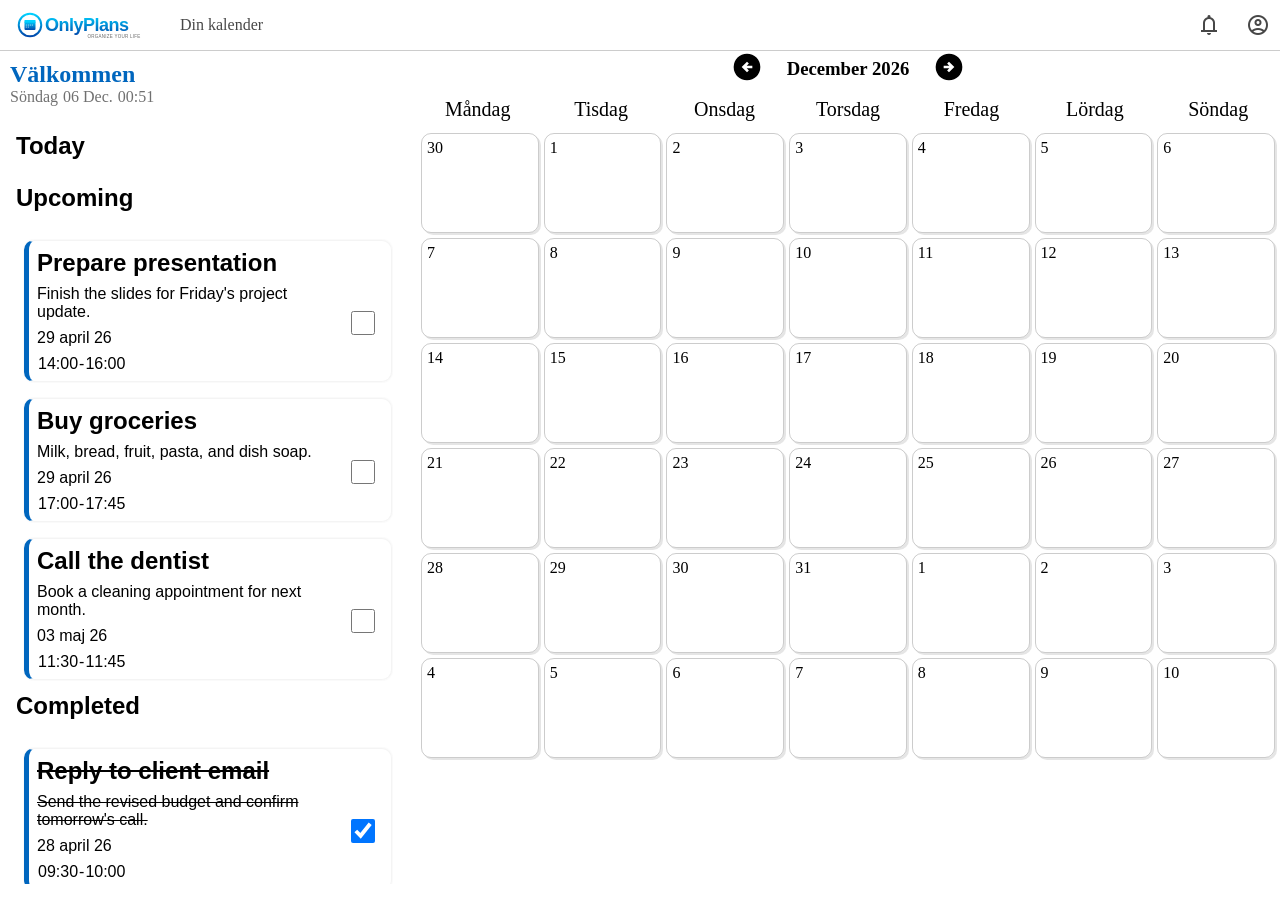
==== index.html @ 62cf5634 "Merge branch 'calendarView'" ====
<!DOCTYPE html>
<html lang="en">

<head>
	<meta charset="UTF-8">
	<meta name="viewport" content="width=, initial-scale=1.0">
	<link rel="icon" href="assets/favicon.ico">
	<link rel="stylesheet" href="style/main.css">
	<link rel="stylesheet" href="style/header.css">
	<link rel="stylesheet" href="style/todo.css">
	<link rel="stylesheet" href="style/welcomeMessage.css">
	<link rel="stylesheet" href="style/navbar.css">
	<script type="module" src="script/main.js"></script>
	<link rel="stylesheet" href="style/calendar.css">
	<script type="module" src="script/main.js" defer></script>
	<title>OnlyPlans</title>
	<link rel="stylesheet" href="https://fonts.googleapis.com/css2?family=Material+Symbols+Outlined" />
</head>

<body>
	<header class="header">
		<img src="assets/logo.svg" alt="logo" class="logo">
		<nav class="navbar">
			<div class="nav-side">
				<span class="nav-item">Din kalender</span>
			</div>
			<div class="nav-side hide-mobile show-desktop" id="nav-right-desktop">
				<a href="">
					<span class="material-symbols-outlined nav-item">notifications</span>
				</a>
				<a href="">
					<span class="material-symbols-outlined nav-item">account_circle</span>
				</a>
			</div>
			<div class="nav-side burger-div" id="nav-right-desktop">
				<a href="">
					<span class="material-symbols-outlined nav-item">menu</span>
				</a>
			</div>
		</nav>
	</header>
	<div class="main-wrapper">

		<!-- Hide aside in mobile view -->
		<aside class="aside">
			<section class="welcome-section">
				<h2 class="welcome-title">Välkommen</h2>
				<div class="welcome-info">
					<p class="welcome-info-text capitalize" id="welcome-day">veckodag</p>
					<p class="welcome-info-text capitalize" id="welcome-date">månad datum</p>
					<p class="welcome-info-text" id="welcome-time">tid</p>
				</div>
			</section>
			<div class="todo-wrapper">
				<h1>Today</h1>
				<section class="todo-section-today"></section>
				<h2>Upcoming</h2>
				<section class="todo-section-upcoming"></section>
				<h2>Completed</h2>
				<section class="todo-section-completed"></section>
			</div>
		</aside>

		<!-- <aside class="todo-sidebar ">
		</aside> -->

		<main>
			<section class="calendar-section"></section>
			<section class="calendar-section">
				<div class="calendar-month-part">
					<button id="decrease-month"><img class="arrows" src="/assets/MaterialSymbolsArrowCircleLeft.svg"
							alt="left arrow icon"></button>
					<h3 class="calendar-month-year" id="calendar-month-year">Month - year</h3>
					<button id="increase-month"><img class="arrows" src="/assets/MaterialSymbolsArrowCircleRight.svg"
							alt="right arrow icon"></button>
				</div>
				<div class="calendar-div">
					<section class="calendar-days">
						<p class="calendar-day">Måndag</p>
						<p class="calendar-day">Tisdag</p>
						<p class="calendar-day">Onsdag</p>
						<p class="calendar-day">Torsdag</p>
						<p class="calendar-day">Fredag</p>
						<p class="calendar-day">Lördag</p>
						<p class="calendar-day">Söndag</p>
					</section>
					<section id="calendar-container" class="calendar-container"> </section>
				</div>
			</section>

			<!-- Hide nav in desktop view -->
			<nav class="mobile-navbar">
				<button>
					<span class="calendar-icon"><a href="/index.html"></a></span>
				</button>
				<button>
					<span class="todos-icon"><a href="/mobile-todos.html"></a></span>
				</button>
			</nav>
		</main>
	</div>


	<!-- Hide nav in desktop view -->
	<nav class="mobile-navbar">
		<button class="nav-btn-calendar">
			<span class="material-symbols-outlined calendar-icon active">
				calendar_month
			</span> </button>
		<button class="nav-btn-todo">
			<span class="material-symbols-outlined todo-icon">
				assignment
			</span> </button>
	</nav>
</body>

</html>
---- style/main.css ----
* {
	margin: 0;
	padding: 0;
	box-sizing: border-box;

}

:root {
	--primary-color: #0066be;
	--secondary-color: #E3F2FD;
	--base-color: #F0F4F8;
	--neutral-color: #64748B;

	--primary-font: "Manrope", sans-serif;
}

body {
	height: 100vh;
	display: flex;
	flex-direction: column;
}

.main-wrapper {
	display: flex;
	flex: 1 1 0;
	min-height: 0;
}

.aside {
	display: flex;
	flex-direction: column;
	max-height: 100%;
}

@media(max-width: 767px) {
	.aside {
		width: 100%;
	}
}

img {
	background: none;
	border: none;
	cursor: pointer;
}

button {
	background: none;
	border: none;
}


.arrows {
	height: 2rem;
	width: 2rem;
}

.calendar {
	display: grid;
	grid-template-columns: repeat(7, 1fr);
	gap: 1rem;
	margin: 0 1rem;
}
.card {
	height: 200px;
	width: inherit;
	border: 1px solid #000;
}
---- style/header.css ----
.header {
	border-bottom: 1px solid rgba(0, 0, 0, 0.2);
	height: fit-content;
	display: flex;
	width: 100%;
	min-width: 375px;
}

.logo {
	max-height: 50px;
	margin: 0 10px;
}

.navbar {
	flex-grow: 1;
	display: flex;
	align-items: center;
	justify-content: space-between;
}

.nav-side {
	display: flex;
	gap: 5px;
}

.hide-mobile {
	display: none;
}

.nav-item {
	height: fit-content;
	width: fit-content;
	padding: 10px;
	color: rgba(0, 0, 0, 0.72);
	user-select: none;
}

@media (min-width: 768px) {
	.show-desktop {
		display: flex;
	}

	.burger-div {
		display: none;
	}
}

@media(max-width: 768px) {
	.header .logo {
		width: 80px;
		content: url("../assets/logo-compact.svg");
	}
}
---- style/todo.css ----
.todo-wrapper {
	height: 100%;
	margin: 1rem;
	width: clamp(250px, 35vw, 30vw);
	overflow-y: scroll;

}

.todo-wrapper h1,
.todo-wrapper h2 {
	font-family: var(--primary-font);
	width: 80%;
}

.todo-wrapper .header-date {
	text-transform: capitalize;
	font-family: var(--primary-font)
}

.todo-section-today,
.todo-section-upcoming,
.todo-section-completed {
	display: flex;
	justify-content: center;
	flex-direction: column;
	flex: 0;
	margin-top: 1rem;
	padding: 0.25rem 0.5rem;
	border-radius: 10px;
}

.todo-card {
	font-family: var(--primary-font);
	border-left: solid 5px var(--primary-color) !important;
	border: solid 1px rgba(106, 106, 106, 0.07);
	border-radius: 10px;

	box-shadow: 0 0 1px 1px rgba(106, 106, 106, 0.033);

	padding: 0.5rem 0.5rem;
	margin: 0.5rem 0;

	position: relative;
}

.todo-card p {
	margin: 0.5rem 0;
	;
}

.todo-card .todo-description {
	width: 80%;
}

.todo-card .todo-time-box {
	display: flex;
}

.todo-card .todo-time-box p {
	margin: 0 1px
}

.todo-card .todo-check {
	position: absolute;
	right: 1rem;
	top: 50%;
	width: 1.5rem;
	height: 1.5rem;
}

@media(max-width: 767px) {
	.todo-wrapper {
		display: none;
		width: 100%;
		margin: 0;
		margin-bottom: 1rem;
		padding: 0.5rem;
	}

}
---- style/welcomeMessage.css ----
.welcome-section {
    width: fit-content;
    padding: 5px;
    margin: 5px;
}

.welcome-info {
    display: flex;
    gap: 5px;
}

.welcome-title {
    color: var(--primary-color);
    font-weight: 600;
}

.welcome-info-text {
    color: rgba(0, 0, 0, 0.56);
    font-weight: 400;
}

.capitalize {
    text-transform: capitalize;
}
---- style/navbar.css ----
.mobile-navbar {
	position: absolute;
	bottom: 0;
	display: flex;
	width: 100%;
	height: 4rem;
	border-top: 1px solid rgba(0, 0, 0, 0.208);
}

.mobile-navbar .nav-btn-calendar,
.mobile-navbar .nav-btn-todo {
	width: 50%;
	height: 100%;
	background-color: var(--secondary-color);
	border: none;
}

.todo-icon,
.calendar-icon {
	color: var(--neutral-color);
}

.todo-icon.active,
.calendar-icon.active {
	color: var(--primary-color);
}

@media(min-width: 768px) {
	.mobile-navbar {
		display: none;
	}
}
---- style/calendar.css ----
.calendar-section {
    max-width: 1000px;
    min-width: 375px;
    display: flex;
    flex-direction: column;
    margin: 0 auto;
}

.calendar-div {
    display: grid;
    flex-direction: column;
}

.calendar-days {
    display: flex;
    gap: 10px;
    justify-content: space-between;
    padding: 10px 5px 0 5px;
    width: 100%;
}

.calendar-day {
    width: calc((100% / 7) - calc(30px / 7));
    padding: 2px;
    text-align: center;
    font-size: 12px;
}

.calendar-container {
    width: 100%;
    display: flex;
    flex-wrap: wrap;
    justify-content: center;
    gap: 5px;
    padding: 10px 5px;
}

.calendar-card {
    flex: 0 0 calc((100% / 7) - calc(30px / 7));
    border: 1px solid rgba(0, 0, 0, 0.2);
    box-shadow: 2px 2px rgba(0, 0, 0, 0.1);
    border-radius: 10px;
    padding: 5px;
    aspect-ratio: 1;
    width: calc((100% / 7) - calc(30px / 7));
    max-height: 100px;
    font-size: 12px;
}

.calendar-card:hover {
    background: rgb(240, 240, 240);
}

.calendar-month-part {
    display: flex;
    align-items: center;
    justify-content: center;
    gap: 10px;
    width: 100%;
}

.calendar-month-year {
    text-transform: capitalize;
    width: 150px;
    text-align: center;
}

@media (min-width: 767px) {
    .calendar-day {
        font-size: 20px;
    }
    
    .calendar-card {
        font-size: 16px;
    }
}
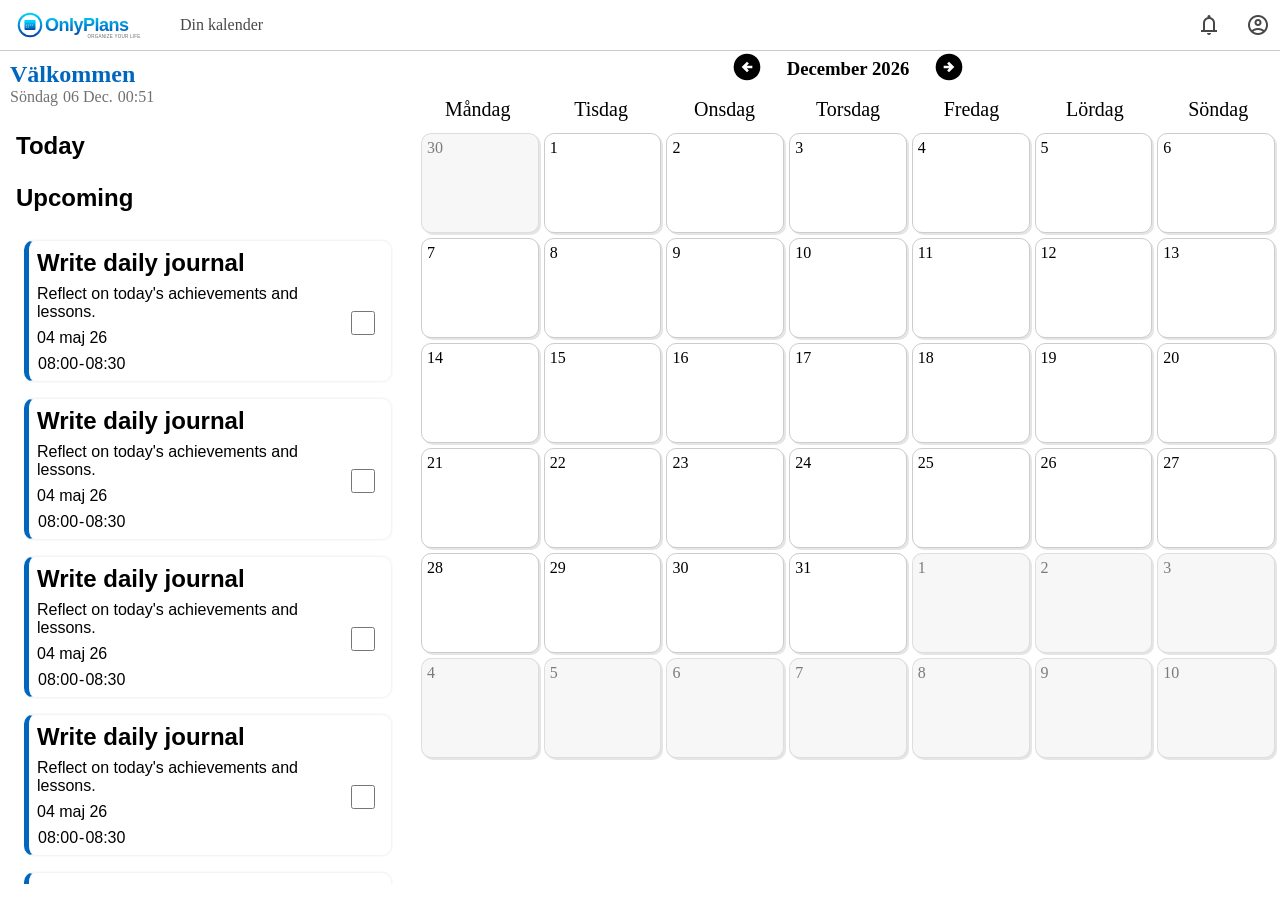
==== commit 0b12d0d4: "remove duplicate nav" ====
--- a/index.html
+++ b/index.html
@@ -65,7 +65,6 @@
 		</aside> -->
 
 		<main>
-			<section class="calendar-section"></section>
 			<section class="calendar-section">
 				<div class="calendar-month-part">
 					<button id="decrease-month"><img class="arrows" src="/assets/MaterialSymbolsArrowCircleLeft.svg"
@@ -87,16 +86,6 @@
 					<section id="calendar-container" class="calendar-container"> </section>
 				</div>
 			</section>
-
-			<!-- Hide nav in desktop view -->
-			<nav class="mobile-navbar">
-				<button>
-					<span class="calendar-icon"><a href="/index.html"></a></span>
-				</button>
-				<button>
-					<span class="todos-icon"><a href="/mobile-todos.html"></a></span>
-				</button>
-			</nav>
 		</main>
 	</div>
 
--- a/style/main.css
+++ b/style/main.css
@@ -12,6 +12,12 @@
 	--neutral-color: #64748B;
 
 	--primary-font: "Manrope", sans-serif;
+	--text-color-primary: rgba(0, 0, 0, 0.72);
+	--text-color-primary: rgba(0, 0, 0, 0.56);
+	--text-color-faded: rgba(0, 0, 0, 0.5);
+
+	--border-color-primary: rgb(0, 0, 0);
+	--border-color-faded: rgba(0, 0, 0, 0.1);
 }
 
 body {
@@ -47,22 +53,4 @@
 button {
 	background: none;
 	border: none;
-}
-
-
-.arrows {
-	height: 2rem;
-	width: 2rem;
-}
-
-.calendar {
-	display: grid;
-	grid-template-columns: repeat(7, 1fr);
-	gap: 1rem;
-	margin: 0 1rem;
-}
-.card {
-	height: 200px;
-	width: inherit;
-	border: 1px solid #000;
 }
--- a/style/calendar.css
+++ b/style/calendar.css
@@ -1,76 +1,103 @@
 .calendar-section {
-    max-width: 1000px;
-    min-width: 375px;
-    display: flex;
-    flex-direction: column;
-    margin: 0 auto;
+	max-width: 1000px;
+	min-width: 375px;
+	display: flex;
+	flex-direction: column;
+	margin: 0 auto;
 }
 
 .calendar-div {
-    display: grid;
-    flex-direction: column;
+	display: grid;
+	flex-direction: column;
 }
 
 .calendar-days {
-    display: flex;
-    gap: 10px;
-    justify-content: space-between;
-    padding: 10px 5px 0 5px;
-    width: 100%;
+	display: flex;
+	gap: 10px;
+	justify-content: space-between;
+	padding: 10px 5px 0 5px;
+	width: 100%;
 }
 
 .calendar-day {
-    width: calc((100% / 7) - calc(30px / 7));
-    padding: 2px;
-    text-align: center;
-    font-size: 12px;
+	width: calc((100% / 7) - calc(30px / 7));
+	padding: 2px;
+	text-align: center;
+	font-size: 20px;
+	text-transform: capitalize;
 }
 
 .calendar-container {
-    width: 100%;
-    display: flex;
-    flex-wrap: wrap;
-    justify-content: center;
-    gap: 5px;
-    padding: 10px 5px;
+	width: 100%;
+	display: flex;
+	flex-wrap: wrap;
+	justify-content: center;
+	gap: 5px;
+	padding: 10px 5px;
 }
 
 .calendar-card {
-    flex: 0 0 calc((100% / 7) - calc(30px / 7));
-    border: 1px solid rgba(0, 0, 0, 0.2);
-    box-shadow: 2px 2px rgba(0, 0, 0, 0.1);
-    border-radius: 10px;
-    padding: 5px;
-    aspect-ratio: 1;
-    width: calc((100% / 7) - calc(30px / 7));
-    max-height: 100px;
-    font-size: 12px;
+	display: flex;
+	flex-direction: column;
+	justify-content: space-between;
+
+	flex: 0 0 calc((100% / 7) - calc(30px / 7));
+	border: 1px solid rgba(0, 0, 0, 0.2);
+	box-shadow: 2px 2px rgba(0, 0, 0, 0.1);
+	border-radius: 10px;
+	padding: 5px;
+	aspect-ratio: 1;
+	width: calc((100% / 7) - calc(30px / 7));
+	max-height: 100px;
+	font-size: 12px;
+}
+
+.calendar-dot-box {
+	display: flex;
+	gap: 2px;
+}
+
+.calendar-dot-box p {
+	font-size: clamp(10px, 12px, 1rem);
+	color: var(--primary-color);
+	margin-left: 0.2rem;
+}
+
+.calendar-dot {
+	width: 5px;
+	height: 5px;
+	border-radius: 50%;
+	background-color: var(--primary-color);
+
+	align-self: center;
+}
+
+.shaded-card {
+	border-color: rgba(0, 0, 0, 0.1);
+	color: rgba(0, 0, 0, 0.5);
+	background-color: rgb(247, 247, 247);
 }
 
 .calendar-card:hover {
-    background: rgb(240, 240, 240);
+	background: rgb(240, 240, 240);
 }
 
 .calendar-month-part {
-    display: flex;
-    align-items: center;
-    justify-content: center;
-    gap: 10px;
-    width: 100%;
+	display: flex;
+	align-items: center;
+	justify-content: center;
+	gap: 10px;
+	width: 100%;
 }
 
 .calendar-month-year {
-    text-transform: capitalize;
-    width: 150px;
-    text-align: center;
+	text-transform: capitalize;
+	width: 150px;
+	text-align: center;
 }
 
 @media (min-width: 767px) {
-    .calendar-day {
-        font-size: 20px;
-    }
-    
-    .calendar-card {
-        font-size: 16px;
-    }
+	.calendar-card {
+		font-size: 16px;
+	}
 }
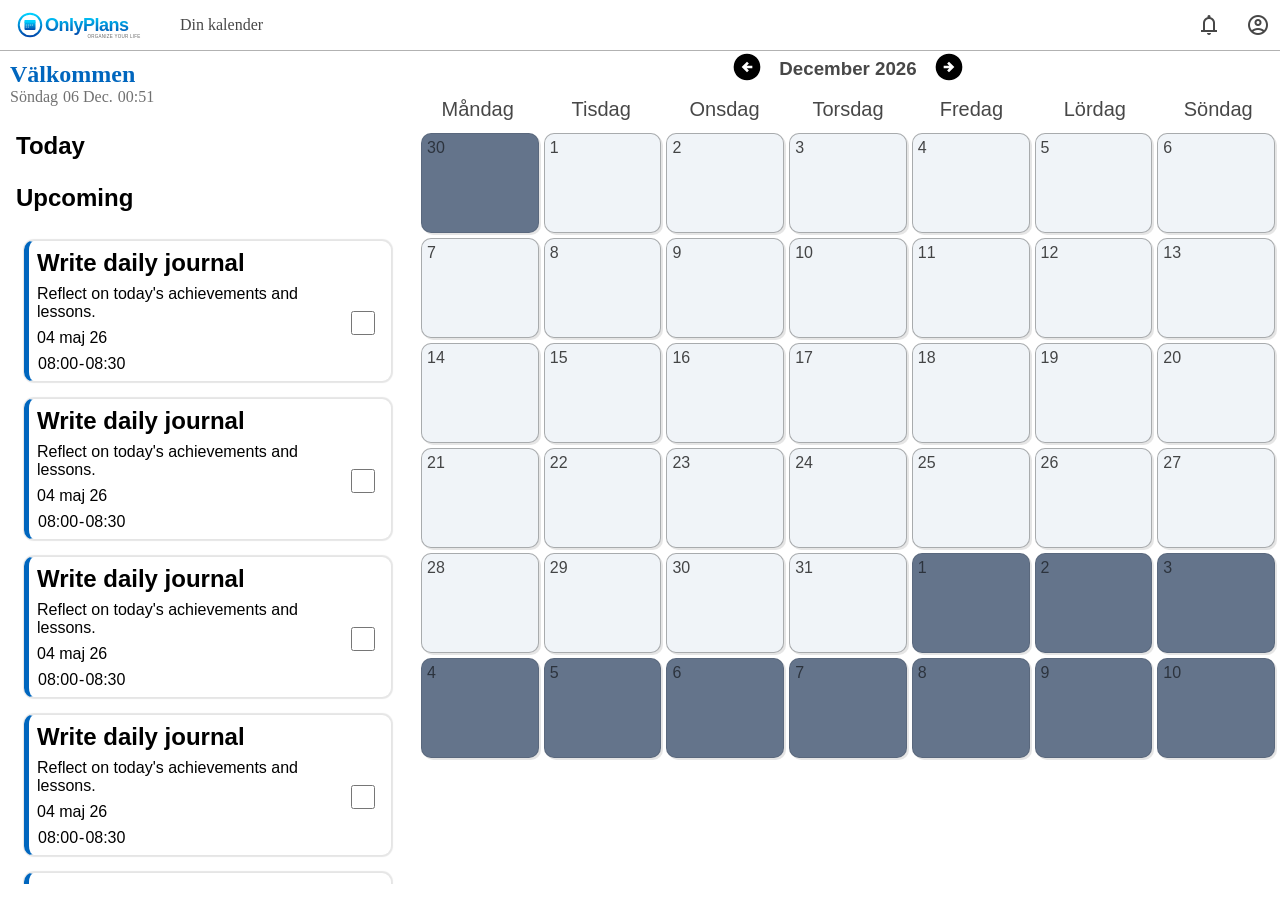
==== commit 0ff713a9: "formatting" ====
--- a/index.html
+++ b/index.html
@@ -95,11 +95,13 @@
 		<button class="nav-btn-calendar">
 			<span class="material-symbols-outlined calendar-icon active">
 				calendar_month
-			</span> </button>
+			</span>
+		</button>
 		<button class="nav-btn-todo">
 			<span class="material-symbols-outlined todo-icon">
 				assignment
-			</span> </button>
+			</span>
+		</button>
 	</nav>
 </body>
 
--- a/style/main.css
+++ b/style/main.css
@@ -13,10 +13,10 @@
 
 	--primary-font: "Manrope", sans-serif;
 	--text-color-primary: rgba(0, 0, 0, 0.72);
-	--text-color-primary: rgba(0, 0, 0, 0.56);
-	--text-color-faded: rgba(0, 0, 0, 0.5);
+	--text-color-secondary: rgba(0, 0, 0, 0.56);
+	--text-color-faded: rgba(0, 0, 0, 0.4);
 
-	--border-color-primary: rgb(0, 0, 0);
+	--border-color-primary: rgba(0, 0, 0, 0.3);
 	--border-color-faded: rgba(0, 0, 0, 0.1);
 }
 
--- a/style/header.css
+++ b/style/header.css
@@ -1,5 +1,5 @@
 .header {
-	border-bottom: 1px solid rgba(0, 0, 0, 0.2);
+	border-bottom: 1px solid var(--border-color-primary);
 	height: fit-content;
 	display: flex;
 	width: 100%;
@@ -31,7 +31,7 @@
 	height: fit-content;
 	width: fit-content;
 	padding: 10px;
-	color: rgba(0, 0, 0, 0.72);
+	color: var(--text-color-primary);
 	user-select: none;
 }
 
--- a/style/todo.css
+++ b/style/todo.css
@@ -32,10 +32,10 @@
 .todo-card {
 	font-family: var(--primary-font);
 	border-left: solid 5px var(--primary-color) !important;
-	border: solid 1px rgba(106, 106, 106, 0.07);
+	border: solid 1px var(--border-color-faded);
 	border-radius: 10px;
 
-	box-shadow: 0 0 1px 1px rgba(106, 106, 106, 0.033);
+	box-shadow: 0 0 1px 1px var(--border-color-faded);
 
 	padding: 0.5rem 0.5rem;
 	margin: 0.5rem 0;
--- a/style/welcomeMessage.css
+++ b/style/welcomeMessage.css
@@ -15,7 +15,7 @@
 }
 
 .welcome-info-text {
-    color: rgba(0, 0, 0, 0.56);
+    color: var(--text-color-secondary);
     font-weight: 400;
 }
 
--- a/style/navbar.css
+++ b/style/navbar.css
@@ -4,7 +4,7 @@
 	display: flex;
 	width: 100%;
 	height: 4rem;
-	border-top: 1px solid rgba(0, 0, 0, 0.208);
+	border-top: 1px solid var(--border-color-primary);
 }
 
 .mobile-navbar .nav-btn-calendar,
--- a/style/calendar.css
+++ b/style/calendar.css
@@ -4,6 +4,8 @@
 	display: flex;
 	flex-direction: column;
 	margin: 0 auto;
+    color: var(--text-color-primary);
+    font-family: var(--primary-font);
 }
 
 .calendar-div {
@@ -42,14 +44,15 @@
 	justify-content: space-between;
 
 	flex: 0 0 calc((100% / 7) - calc(30px / 7));
-	border: 1px solid rgba(0, 0, 0, 0.2);
-	box-shadow: 2px 2px rgba(0, 0, 0, 0.1);
+	border: 1px solid var(--border-color-primary);
+	box-shadow: 2px 2px var(--border-color-faded);
 	border-radius: 10px;
 	padding: 5px;
 	aspect-ratio: 1;
 	width: calc((100% / 7) - calc(30px / 7));
 	max-height: 100px;
 	font-size: 12px;
+    background-color: var(--base-color);
 }
 
 .calendar-dot-box {
@@ -73,13 +76,13 @@
 }
 
 .shaded-card {
-	border-color: rgba(0, 0, 0, 0.1);
-	color: rgba(0, 0, 0, 0.5);
-	background-color: rgb(247, 247, 247);
+	border-color: var(--border-color-faded);
+	color: var(--text-color-secondary);
+	background-color: var(--neutral-color);
 }
 
 .calendar-card:hover {
-	background: rgb(240, 240, 240);
+	background: var(--secondary-color);
 }
 
 .calendar-month-part {
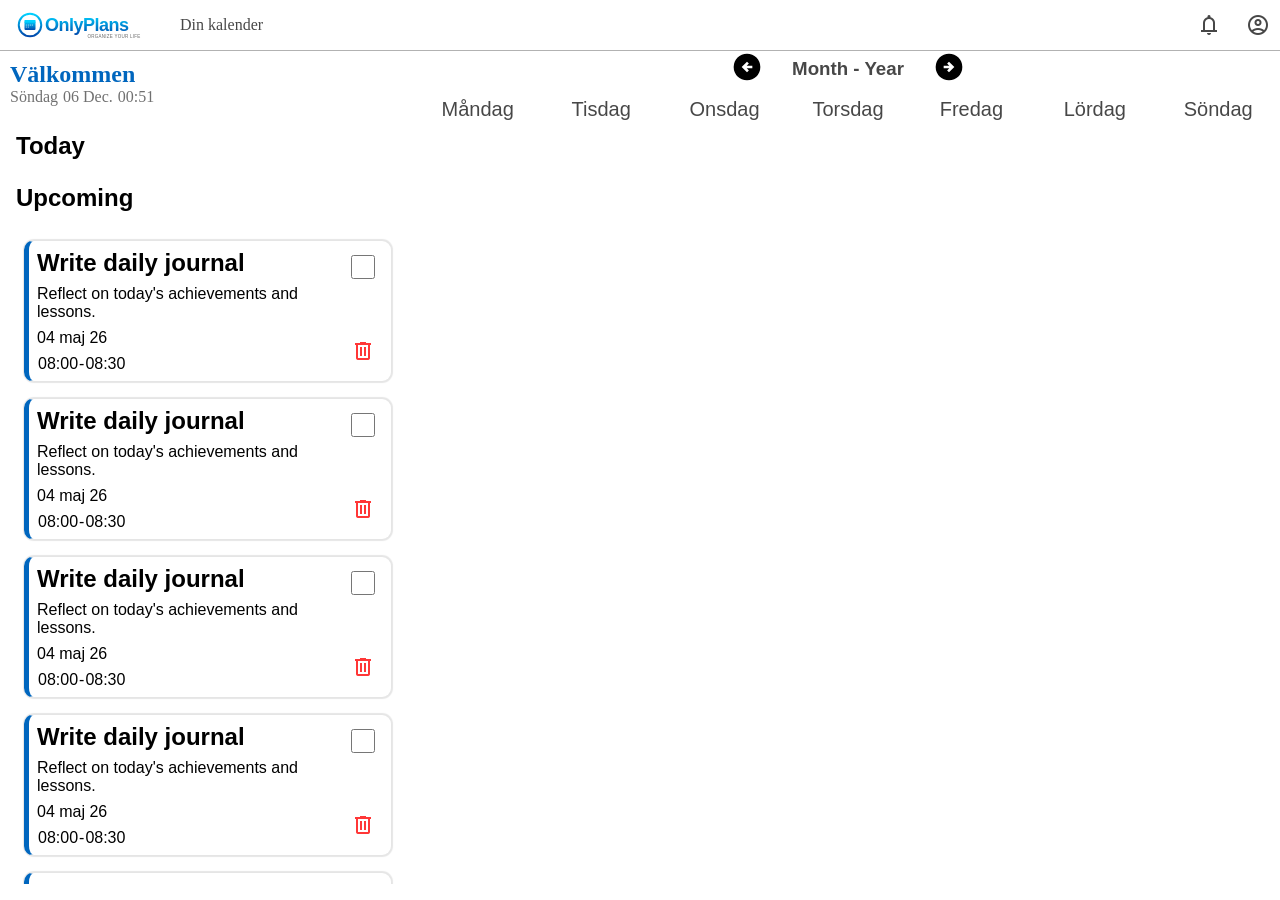
==== commit 34dbc3d6: "fix favicon foe firefox-based browsers" ====
--- a/index.html
+++ b/index.html
@@ -4,7 +4,7 @@
 <head>
 	<meta charset="UTF-8">
 	<meta name="viewport" content="width=, initial-scale=1.0">
-	<link rel="icon" href="assets/favicon.ico">
+	<link rel="icon" type="image/x-icon" href="assets/favicon.png">
 	<link rel="stylesheet" href="style/main.css">
 	<link rel="stylesheet" href="style/header.css">
 	<link rel="stylesheet" href="style/todo.css">
--- a/style/main.css
+++ b/style/main.css
@@ -10,6 +10,7 @@
 	--secondary-color: #E3F2FD;
 	--base-color: #F0F4F8;
 	--neutral-color: #64748B;
+	--danger-color: #ff3737;
 
 	--primary-font: "Manrope", sans-serif;
 	--text-color-primary: rgba(0, 0, 0, 0.72);
@@ -32,6 +33,10 @@
 	min-height: 0;
 }
 
+main {
+	flex-grow: 1;
+}
+
 .aside {
 	display: flex;
 	flex-direction: column;
@@ -39,7 +44,7 @@
 }
 
 @media(max-width: 767px) {
-	.aside {
+	.mobile-100 {
 		width: 100%;
 	}
 }
--- a/style/todo.css
+++ b/style/todo.css
@@ -63,9 +63,20 @@
 .todo-card .todo-check {
 	position: absolute;
 	right: 1rem;
-	top: 50%;
+	top: 10%;
 	width: 1.5rem;
 	height: 1.5rem;
+}
+
+.todo-card .todo-delete-btn {
+	position: absolute;
+	right: 1rem;
+	bottom: 10%;
+	cursor: pointer;
+}
+
+.todo-card .todo-delete-icon {
+	color: var(--danger-color);
 }
 
 @media(max-width: 767px) {
--- a/style/welcomeMessage.css
+++ b/style/welcomeMessage.css
@@ -1,4 +1,5 @@
 .welcome-section {
+    display: none;
     width: fit-content;
     padding: 5px;
     margin: 5px;
@@ -21,4 +22,10 @@
 
 .capitalize {
     text-transform: capitalize;
+}
+
+@media (min-width: 767px) {
+    .welcome-section {
+        display: block;
+    }
 }
--- a/style/calendar.css
+++ b/style/calendar.css
@@ -4,8 +4,8 @@
 	display: flex;
 	flex-direction: column;
 	margin: 0 auto;
-    color: var(--text-color-primary);
-    font-family: var(--primary-font);
+	color: var(--text-color-primary);
+	font-family: var(--primary-font);
 }
 
 .calendar-div {
@@ -39,25 +39,32 @@
 }
 
 .calendar-card {
-	display: flex;
-	flex-direction: column;
-	justify-content: space-between;
-
 	flex: 0 0 calc((100% / 7) - calc(30px / 7));
-	border: 1px solid var(--border-color-primary);
-	box-shadow: 2px 2px var(--border-color-faded);
+	border: 1px solid rgba(0, 0, 0, 0.2);
+	box-shadow: 2px 2px rgba(0, 0, 0, 0.1);
 	border-radius: 10px;
 	padding: 5px;
 	aspect-ratio: 1;
 	width: calc((100% / 7) - calc(30px / 7));
 	max-height: 100px;
 	font-size: 12px;
-    background-color: var(--base-color);
+	position: relative;
 }
 
 .calendar-dot-box {
+	display: none;
+	gap: 2px;
+	position: absolute;
+	top: 8px;
+	right: 10px;
+}
+
+.calendar-text-box {
 	display: flex;
 	gap: 2px;
+	font-size: clamp(10px, 12px, 1rem);
+	color: var(--primary-color);
+	margin-left: 0.2rem;
 }
 
 .calendar-dot-box p {
@@ -67,6 +74,7 @@
 }
 
 .calendar-dot {
+	display: flex;
 	width: 5px;
 	height: 5px;
 	border-radius: 50%;
@@ -75,10 +83,25 @@
 	align-self: center;
 }
 
-.shaded-card {
-	border-color: var(--border-color-faded);
-	color: var(--text-color-secondary);
-	background-color: var(--neutral-color);
+.calendar-holiday-dot {
+	width: 5px;
+	height: 5px;
+	border-radius: 50%;
+	background-color: #ff1e00cb;
+	position: absolute;
+	bottom: 8px;
+	left: 8px;
+
+	align-self: center;
+	display: block;
+}
+
+.calendar-holiday-name {
+	color: #ff1e00cb;
+	font-size: 0.8rem;
+	position: absolute;
+	bottom: 5px;
+	display: none;
 }
 
 .calendar-card:hover {
@@ -100,7 +123,21 @@
 }
 
 @media (min-width: 767px) {
+	.calendar-day {
+		font-size: 20px;
+	}
+
 	.calendar-card {
 		font-size: 16px;
 	}
+
+		.calendar-holiday-name {
+		display: block;
+	}
+	
+	.calendar-holiday-dot {
+		display: none;
+	}
+	
+
 }
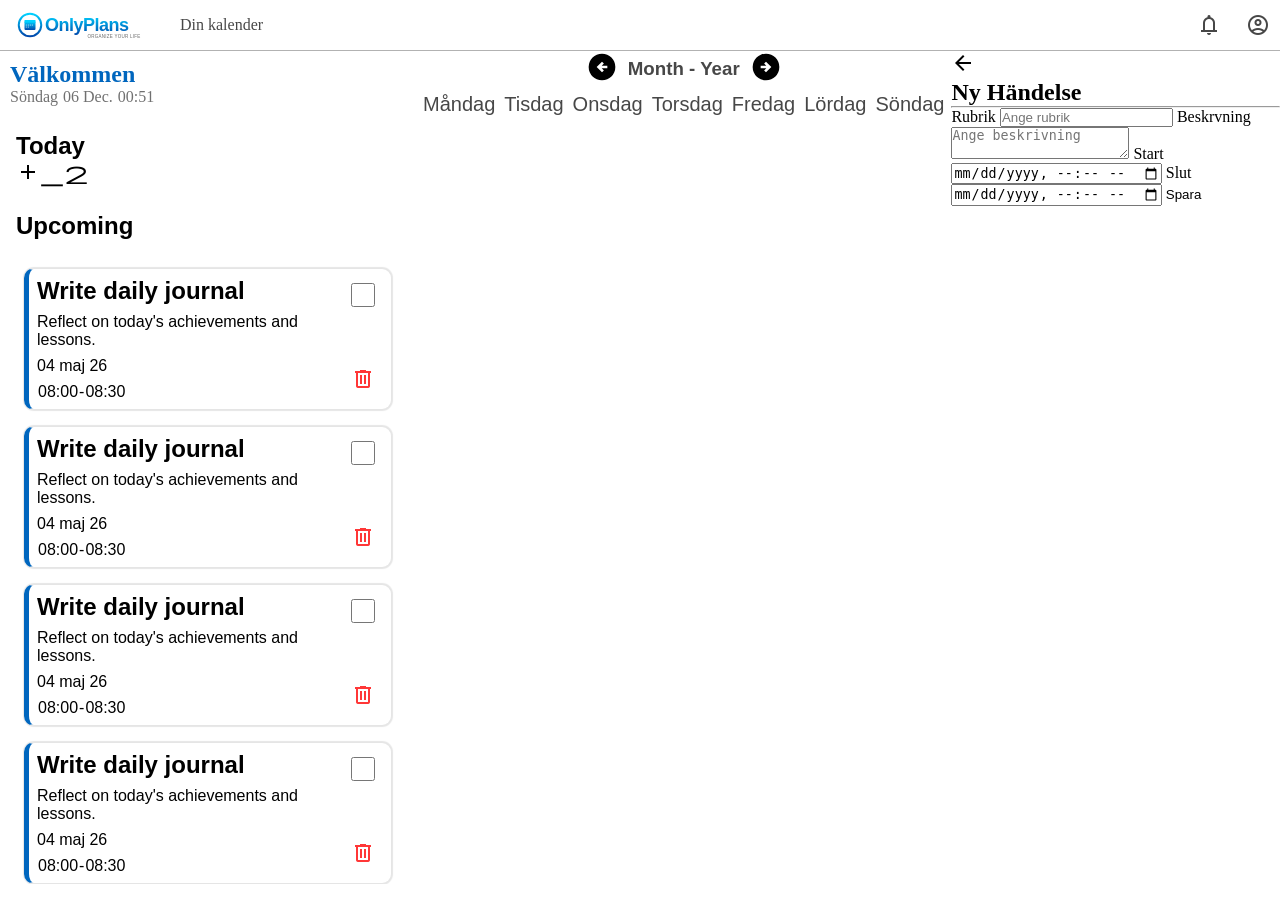
==== commit f074a913: "move form" ====
--- a/index.html
+++ b/index.html
@@ -52,7 +52,14 @@
 				</div>
 			</section>
 			<div class="todo-wrapper">
-				<h1>Today</h1>
+				<div class="todo-header-box">
+					<h1>Today</h1>
+					<button class="todo-add-btn">
+						<span class="material-symbols-outlined todo-add-icon">
+							add_2
+						</span>
+					</button>
+				</div>
 				<section class="todo-section-today"></section>
 				<h2>Upcoming</h2>
 				<section class="todo-section-upcoming"></section>
@@ -86,7 +93,28 @@
 					<section id="calendar-container" class="calendar-container"> </section>
 				</div>
 			</section>
+
 		</main>
+		<section class="todo-form-section hidden">
+			<button class="todo-form-back-btn">
+				<span class="material-symbols-outlined todo-form-back-icon">
+					arrow_back
+				</span>
+			</button>
+			<form class="todo-form">
+				<h2>Ny Händelse</h2>
+				<hr>
+				<label for="title">Rubrik</label>
+				<input type="text" name="title" id="title" placeholder="Ange rubrik" required>
+				<label for="description">Beskrvning</label>
+				<textarea name="description" id="description" placeholder="Ange beskrivning"></textarea>
+				<label for="startAt">Start</label>
+				<input type="datetime-local" name="startAt" id="startAt" placeholder="Välj start" required>
+				<label for="endAt">Slut</label>
+				<input type="datetime-local" name="endAt" id="endAt" placeholder="Välj slut" required>
+				<button type="submit" class="form-submit-btn">Spara</button>
+			</form>
+		</section>
 	</div>
 
 
--- a/style/calendar.css
+++ b/style/calendar.css
@@ -1,5 +1,5 @@
 .calendar-section {
-	max-width: 1000px;
+    height: 100%;
 	min-width: 375px;
 	display: flex;
 	flex-direction: column;
@@ -9,20 +9,21 @@
 }
 
 .calendar-div {
-	display: grid;
-	flex-direction: column;
+	display: flex;
+    flex-direction: column;
+    flex-grow: 1;
 }
 
 .calendar-days {
-	display: flex;
-	gap: 10px;
-	justify-content: space-between;
-	padding: 10px 5px 0 5px;
+	display: grid;
+	grid-template-columns: repeat(7, 1fr);
+	gap: 5px;
+	padding: 5px 5px 0 5px;
 	width: 100%;
 }
 
 .calendar-day {
-	width: calc((100% / 7) - calc(30px / 7));
+	width: 100%;
 	padding: 2px;
 	text-align: center;
 	font-size: 20px;
@@ -31,41 +32,36 @@
 
 .calendar-container {
 	width: 100%;
-	display: flex;
-	flex-wrap: wrap;
-	justify-content: center;
+	display: grid;
+	grid-template-columns: repeat(7, 1fr);
+	grid-template-rows: repeat(6, 1fr);
 	gap: 5px;
-	padding: 10px 5px;
+	padding: 5px;
+    flex-grow: 1;
 }
 
 .calendar-card {
-	flex: 0 0 calc((100% / 7) - calc(30px / 7));
+	display: flex;
+	flex-direction: column;
+	justify-content: space-between;
+
 	border: 1px solid rgba(0, 0, 0, 0.2);
 	box-shadow: 2px 2px rgba(0, 0, 0, 0.1);
 	border-radius: 10px;
 	padding: 5px;
-	aspect-ratio: 1;
-	width: calc((100% / 7) - calc(30px / 7));
-	max-height: 100px;
 	font-size: 12px;
+    height: 100%;
+    min-width: 40px;
 	position: relative;
 }
 
 .calendar-dot-box {
-	display: none;
+	display: flex;
 	gap: 2px;
 	position: absolute;
-	top: 8px;
 	right: 10px;
 }
 
-.calendar-text-box {
-	display: flex;
-	gap: 2px;
-	font-size: clamp(10px, 12px, 1rem);
-	color: var(--primary-color);
-	margin-left: 0.2rem;
-}
 
 .calendar-dot-box p {
 	font-size: clamp(10px, 12px, 1rem);
@@ -74,7 +70,7 @@
 }
 
 .calendar-dot {
-	display: flex;
+	display: none;
 	width: 5px;
 	height: 5px;
 	border-radius: 50%;
@@ -83,7 +79,15 @@
 	align-self: center;
 }
 
+.calendar-text {
+	display: flex;
+	font-size: clamp(10px, 12px, 1rem);
+	color: var(--primary-color);
+	margin-left: 0.2rem;
+}
+
 .calendar-holiday-dot {
+	display: block;
 	width: 5px;
 	height: 5px;
 	border-radius: 50%;
@@ -93,15 +97,20 @@
 	left: 8px;
 
 	align-self: center;
-	display: block;
 }
 
 .calendar-holiday-name {
-	color: #ff1e00cb;
+	display: none;
 	font-size: 0.8rem;
 	position: absolute;
 	bottom: 5px;
-	display: none;
+	color: var(--danger-color);
+}
+
+.shaded-card {
+	border-color: rgba(0, 0, 0, 0.1);
+	color: rgba(0, 0, 0, 0.5);
+	background-color: rgb(247, 247, 247);
 }
 
 .calendar-card:hover {
@@ -118,8 +127,18 @@
 
 .calendar-month-year {
 	text-transform: capitalize;
-	width: 150px;
+    width: auto;
+	min-width: 100px;
+    max-width: 100%;
 	text-align: center;
+}
+
+.todo-count {
+	display: none;
+}
+
+.todo-count-mobile {
+	display: flex;
 }
 
 @media (min-width: 767px) {
@@ -131,13 +150,35 @@
 		font-size: 16px;
 	}
 
-		.calendar-holiday-name {
+}
+
+@media (min-width: 1200px) {
+	
+	.todo-count {
 		display: block;
 	}
 	
+	.todo-count-mobile {
+		display: none;
+	}
+
 	.calendar-holiday-dot {
 		display: none;
 	}
 	
+	.calendar-holiday-name {
+		display: flex;
+	}
+
+	.calendar-dot {
+		display: flex;
+	}
+	
+	.calendar-text {
+		display: none;
+	}
+	.calendar-dot-box {
+		top: 8px;
+	}
 
 }
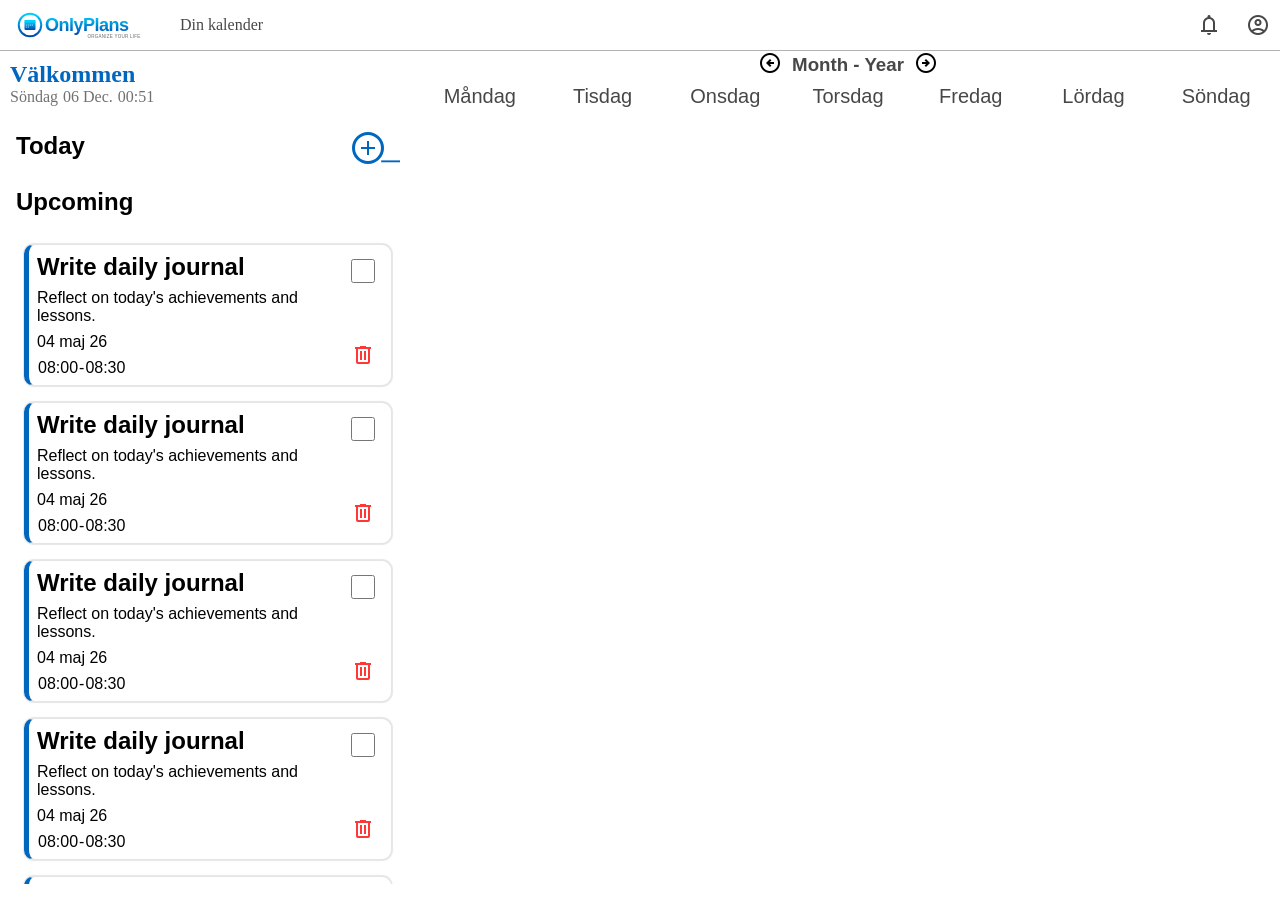
==== commit 7a2919f1: "changed img to icons from google api" ====
--- a/index.html
+++ b/index.html
@@ -74,11 +74,13 @@
 		<main>
 			<section class="calendar-section">
 				<div class="calendar-month-part">
-					<button id="decrease-month"><img class="arrows" src="/assets/MaterialSymbolsArrowCircleLeft.svg"
-							alt="left arrow icon"></button>
+					<button id="decrease-month"><span class="material-symbols-outlined calendar-arrows">
+							arrow_circle_left
+						</span></button>
 					<h3 class="calendar-month-year" id="calendar-month-year">Month - year</h3>
-					<button id="increase-month"><img class="arrows" src="/assets/MaterialSymbolsArrowCircleRight.svg"
-							alt="right arrow icon"></button>
+					<button id="increase-month"><span class="material-symbols-outlined calendar-arrows">
+							arrow_circle_right
+						</span></button>
 				</div>
 				<div class="calendar-div">
 					<section class="calendar-days">
--- a/style/main.css
+++ b/style/main.css
@@ -7,7 +7,7 @@
 
 :root {
 	--primary-color: #0066be;
-	--secondary-color: #E3F2FD;
+	--secondary-color: #e6f0fa;
 	--base-color: #F0F4F8;
 	--neutral-color: #64748B;
 	--danger-color: #ff3737;
@@ -25,6 +25,10 @@
 	height: 100vh;
 	display: flex;
 	flex-direction: column;
+}
+
+main {
+	width: 100%;
 }
 
 .main-wrapper {
@@ -58,4 +62,8 @@
 button {
 	background: none;
 	border: none;
+}
+
+.hidden {
+	display: none !important;
 }
--- a/style/todo.css
+++ b/style/todo.css
@@ -3,7 +3,6 @@
 	margin: 1rem;
 	width: clamp(250px, 35vw, 30vw);
 	overflow-y: scroll;
-
 }
 
 .todo-wrapper h1,
@@ -15,6 +14,26 @@
 .todo-wrapper .header-date {
 	text-transform: capitalize;
 	font-family: var(--primary-font)
+}
+
+.todo-header-box {
+	display: flex;
+	justify-content: space-between;
+}
+
+.todo-add-btn {
+	width: 2rem;
+	height: 2rem;
+
+	margin-right: 1rem;
+	border: 3px solid var(--primary-color);
+	border-radius: 50%;
+	cursor: pointer;
+}
+
+.todo-add-icon {
+	margin: 1px 0 0 1px;
+	color: var(--primary-color);
 }
 
 .todo-section-today,
@@ -88,4 +107,124 @@
 		padding: 0.5rem;
 	}
 
+}
+
+.todo-form-section {
+	display: flex;
+	align-items: center;
+	justify-content: center;
+
+	position: absolute;
+	top: 0;
+	z-index: 1111;
+
+	width: 100%;
+	height: 100%;
+	background-color: var(--base-color);
+
+	border-left: 1px solid var(--border-color-primary);
+}
+
+.todo-form-back-btn {
+	width: 2rem;
+	height: 2rem;
+
+	border: 3px solid var(--primary-color);
+	border-radius: 50%;
+
+	position: absolute;
+	top: 1rem;
+	left: 1rem;
+
+	cursor: pointer;
+}
+
+.todo-form-back-icon {
+	color: var(--primary-color);
+	font-size: 10rem;
+	margin-top: 1px;
+}
+
+.todo-form {
+	display: flex;
+	flex-direction: column;
+	align-items: center;
+	justify-content: center;
+	width: clamp(250px, 85%, 90%);
+	height: fit-content;
+	padding: 2.5rem 0;
+
+	background-color: var(--secondary-color);
+	border: 1px solid var(--border-color-primary);
+	border-radius: 15px;
+	gap: 1rem;
+	animation: fadeInUp 0.2s ease-in;
+
+
+	h2 {
+		margin-bottom: 1rem;
+		color: var(--primary-color);
+		text-transform: uppercase;
+		font-family: var(--primary-font);
+	}
+
+	hr {
+		width: clamp(250px, 50%, 100rem);
+		background: linear-gradient(to right, transparent, var(--primary-color), transparent);
+		border: none;
+		height: 2px;
+	}
+
+	input,
+	textarea {
+		width: clamp(250px, 50%, 100rem);
+		padding: 0.5rem;
+		color: var(--text-color-faded);
+		border: 1px solid var(--border-color-faded);
+		border-radius: 10px;
+		box-shadow: 1px 1px rgba(0, 0, 0, 0.1)
+	}
+
+	label {
+		width: clamp(250px, 50%, 100rem);
+		padding: 0.5rem;
+
+		color: var(--neutral-color);
+		font-family: var(--primary-font);
+		font-weight: bold;
+	}
+
+	button {
+		background-color: var(--primary-color);
+		color: var(--base-color);
+		font-weight: bold;
+		padding: 0.5rem 1rem;
+		border: 1px solid var(--border-color-faded);
+		border-radius: 10px;
+		cursor: pointer;
+	}
+}
+
+@keyframes fadeInUp {
+	from {
+		opacity: 0;
+		transform: translateY(40px);
+	}
+
+	to {
+		opacity: 1;
+		transform: translateY(0);
+	}
+}
+
+@media(min-width: 767px) {
+	.todo-form {
+		width: clamp(600px, 40%, 100rem);
+	}
+}
+
+@media(max-height: 800px) {
+	.todo-form {
+		gap: 0.5rem;
+	}
 }
--- a/style/navbar.css
+++ b/style/navbar.css
@@ -1,5 +1,5 @@
 .mobile-navbar {
-	position: absolute;
+	position: sticky;
 	bottom: 0;
 	display: flex;
 	width: 100%;
--- a/style/calendar.css
+++ b/style/calendar.css
@@ -113,6 +113,26 @@
 	background-color: rgb(247, 247, 247);
 }
 
+.highlighted-card {
+	border-color: var(--primary-color);
+	box-shadow: 3px 3px 3px var(--primary-color);
+	animation: highlighted-card-animation 1s;
+}
+
+@keyframes highlighted-card-animation {
+	0% {
+		transform: scale(1);
+	}
+	50% {
+		box-shadow: 3px 3px 3px black;
+		border-color: black;
+		transform: scale(1.15);
+	}
+	100% {
+		transform: scale(1);
+	}
+}
+
 .calendar-card:hover {
 	background: var(--secondary-color);
 }
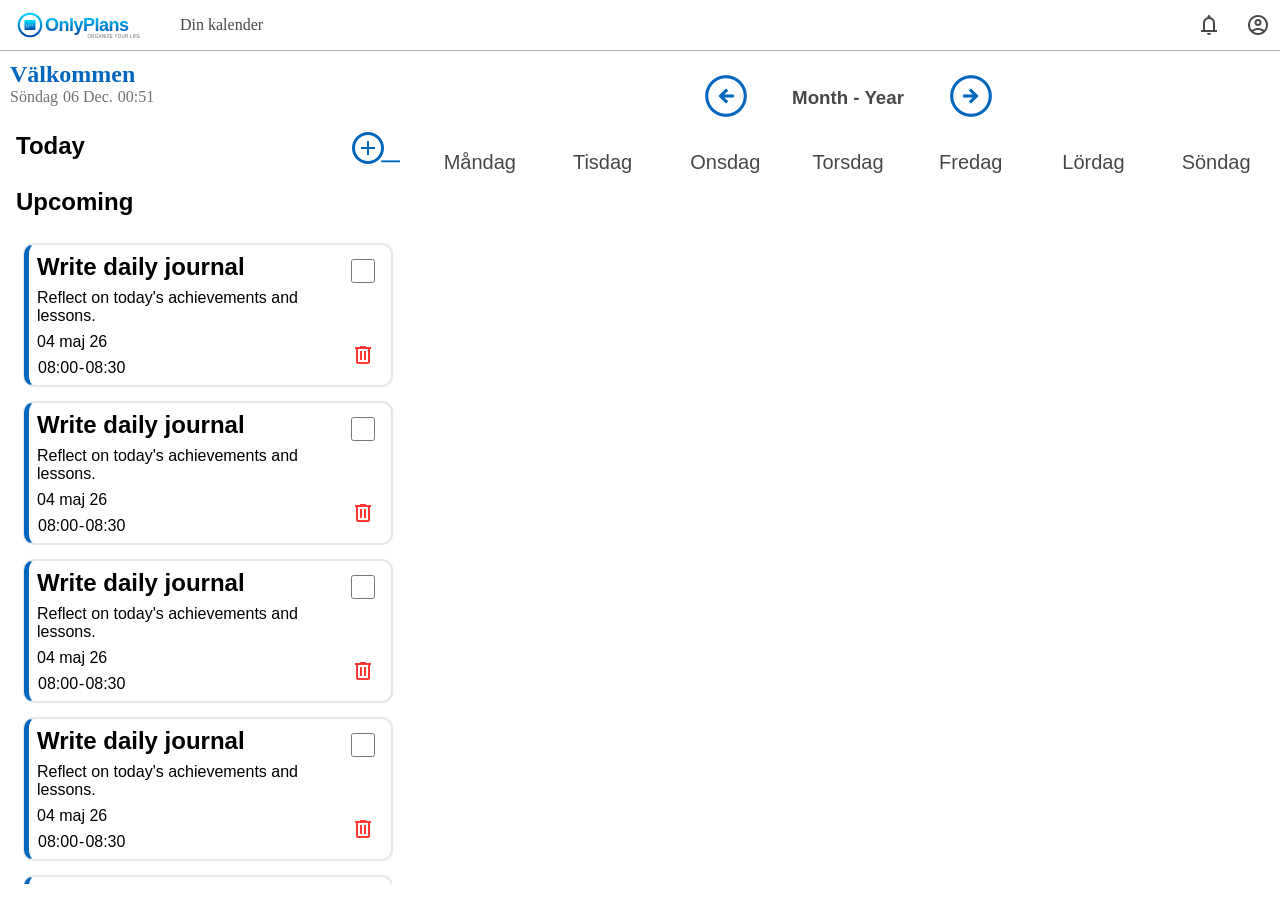
==== commit 915d7471: "add class to main element" ====
--- a/index.html
+++ b/index.html
@@ -12,7 +12,6 @@
 	<link rel="stylesheet" href="style/navbar.css">
 	<script type="module" src="script/main.js"></script>
 	<link rel="stylesheet" href="style/calendar.css">
-	<script type="module" src="script/main.js" defer></script>
 	<title>OnlyPlans</title>
 	<link rel="stylesheet" href="https://fonts.googleapis.com/css2?family=Material+Symbols+Outlined" />
 </head>
@@ -71,7 +70,7 @@
 		<!-- <aside class="todo-sidebar ">
 		</aside> -->
 
-		<main>
+		<main class="main">
 			<section class="calendar-section">
 				<div class="calendar-month-part">
 					<button id="decrease-month"><span class="material-symbols-outlined calendar-arrows">
@@ -119,8 +118,6 @@
 		</section>
 	</div>
 
-
-	<!-- Hide nav in desktop view -->
 	<nav class="mobile-navbar">
 		<button class="nav-btn-calendar">
 			<span class="material-symbols-outlined calendar-icon active">
--- a/style/calendar.css
+++ b/style/calendar.css
@@ -143,12 +143,13 @@
 	justify-content: center;
 	gap: 10px;
 	width: 100%;
+	padding: 20px 0;
 }
 
 .calendar-month-year {
 	text-transform: capitalize;
     width: auto;
-	min-width: 100px;
+	min-width: 175px;
     max-width: 100%;
 	text-align: center;
 }
@@ -159,6 +160,12 @@
 
 .todo-count-mobile {
 	display: flex;
+}
+
+.material-symbols-outlined.calendar-arrows {
+	color: var(--primary-color);
+	cursor: pointer;
+	font-size: 50px;
 }
 
 @media (min-width: 767px) {
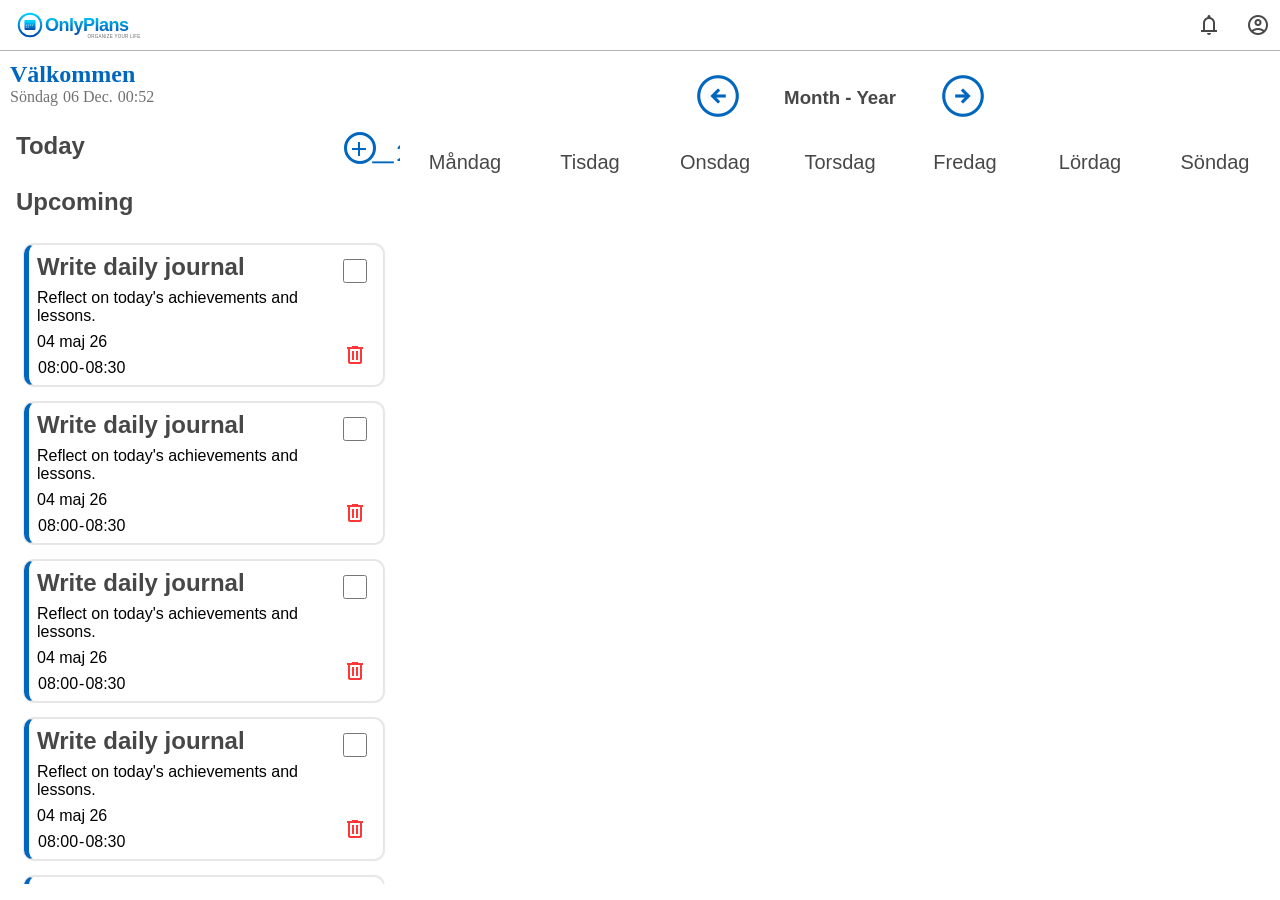
==== commit 669239cb: "remove "dink kalender"" ====
--- a/index.html
+++ b/index.html
@@ -21,7 +21,6 @@
 		<img src="assets/logo.svg" alt="logo" class="logo">
 		<nav class="navbar">
 			<div class="nav-side">
-				<span class="nav-item">Din kalender</span>
 			</div>
 			<div class="nav-side hide-mobile show-desktop" id="nav-right-desktop">
 				<a href="">
--- a/style/main.css
+++ b/style/main.css
@@ -2,7 +2,6 @@
 	margin: 0;
 	padding: 0;
 	box-sizing: border-box;
-
 }
 
 :root {
@@ -29,6 +28,7 @@
 
 main {
 	width: 100%;
+	flex-grow: 1;
 }
 
 .main-wrapper {
@@ -37,20 +37,11 @@
 	min-height: 0;
 }
 
-main {
-	flex-grow: 1;
-}
-
 .aside {
 	display: flex;
 	flex-direction: column;
 	max-height: 100%;
-}
-
-@media(max-width: 767px) {
-	.mobile-100 {
-		width: 100%;
-	}
+	flex-grow: 1;
 }
 
 img {
--- a/style/todo.css
+++ b/style/todo.css
@@ -1,13 +1,16 @@
 .todo-wrapper {
 	height: 100%;
-	margin: 1rem;
+	margin: 1rem 0 1rem 1rem;
+	padding-right: 0.5rem;
 	width: clamp(250px, 35vw, 30vw);
 	overflow-y: scroll;
+	scrollbar-color: var(--primary-color) var(--secondary-color);
 }
 
 .todo-wrapper h1,
 .todo-wrapper h2 {
 	font-family: var(--primary-font);
+	color: var(--text-color-primary);
 	width: 80%;
 }
 
@@ -32,7 +35,7 @@
 }
 
 .todo-add-icon {
-	margin: 1px 0 0 1px;
+	margin-top: 2px;
 	color: var(--primary-color);
 }
 
